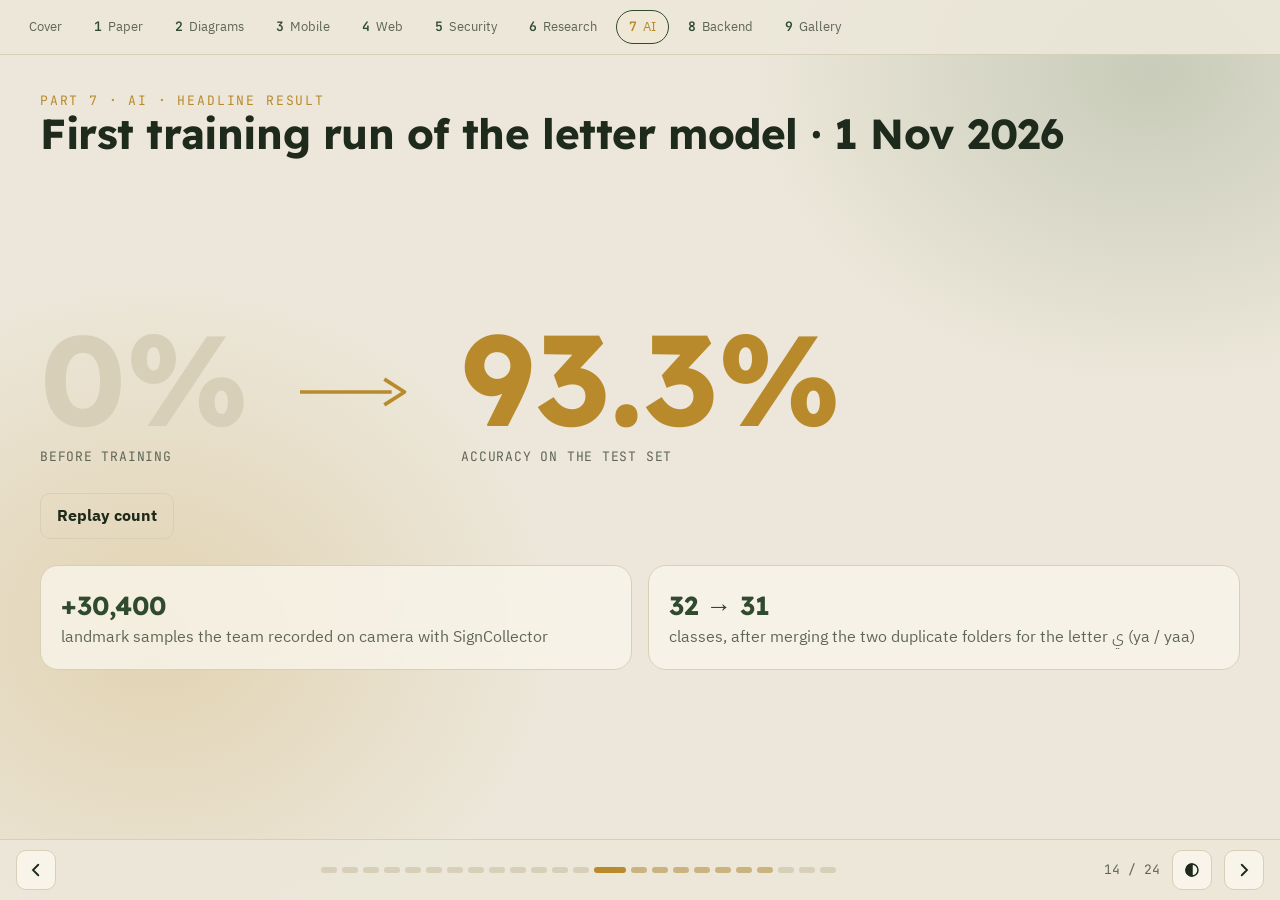
==== ai.html @ ec447b27 "Split deck into one page per part and add Backend section - index.html now holds only the cover; eac" ====
<!doctype html>
<html lang="en">
<head>
<meta charset="utf-8">
<meta name="viewport" content="width=device-width,initial-scale=1,viewport-fit=cover">
<title>AI · Eshara Progress Review</title>
<script>try{const t=localStorage.getItem('eshara-theme');if(t)document.documentElement.dataset.theme=t;}catch(e){}</script>
<link rel="preconnect" href="https://fonts.googleapis.com">
<link rel="stylesheet" href="https://fonts.googleapis.com/css2?family=Readex+Pro:wght@400;500;600;700&family=IBM+Plex+Sans+Arabic:wght@400;500;600;700&family=JetBrains+Mono:wght@400;600&display=swap">
<link rel="stylesheet" href="css/style.css">
</head>
<body data-part="7">
<div class="deck">
  <nav class="parts" id="parts" aria-label="Parts"></nav>
  <main class="stage" id="stage">

<section class="slide" data-part="7" aria-label="AI: headline result">
  <div class="wrap">
    <div><p class="eyebrow ai">Part 7 · AI · headline result</p><h2>First training run of the letter model · 1 Nov 2026</h2></div>
    <div style="flex:1;display:flex;flex-direction:column;justify-content:center;gap:26px">
      <div class="big-row">
        <div><div class="bignum before">0%</div><div class="bcap">Before training</div></div>
        <svg width="110" height="40" viewBox="0 0 120 40" aria-hidden="true"><path d="M0 20 H100" style="stroke:var(--amber)" stroke-width="4" fill="none"/><path d="M92 6 L114 20 L92 34" style="stroke:var(--amber)" stroke-width="4" fill="none" stroke-linejoin="round"/></svg>
        <div><div class="bignum after" id="counter">93.3%</div><div class="bcap">Accuracy on the test set</div></div>
      </div>
      <div class="no-print"><button class="btn ghost" id="replay">Replay count</button></div>
      <div class="g2">
        <div class="panel"><b style="font-family:var(--display);font-size:26px;color:var(--teal);display:block">+30,400</b><p class="muted">landmark samples the team recorded on camera with SignCollector</p></div>
        <div class="panel"><b style="font-family:var(--display);font-size:26px;color:var(--teal);display:block">32 → 31</b><p class="muted">classes, after merging the two duplicate folders for the letter ي (ya / yaa)</p></div>
      </div>
    </div>
  </div>
</section>

<section class="slide" data-part="7" aria-label="AI: dashboard">
  <div class="wrap">
    <div class="head"><div><p class="eyebrow ai">Part 7 · AI · dashboard</p><h2>Letter model at a glance</h2></div><p class="hint">Click a tile or a chart</p></div>
    <div class="kpis" id="kpis">
      <button class="kpi hl" data-info="Best validation accuracy during training, on the 15% validation split."><div class="klabel">Validation accuracy</div><div class="kval">92.9%</div></button>
      <button class="kpi" data-info="Arabic letters after merging the two ي classes."><div class="klabel">Classes</div><div class="kval">31</div></button>
      <button class="kpi" data-info="A full run on a regular CPU; no GPU needed."><div class="klabel">Training time</div><div class="kval">10–15 min</div></button>
      <button class="kpi" data-info="Estimated share of usable training data that came from the team rather than ArASL."><div class="klabel">Team share of data</div><div class="kval">≈68%</div></button>
    </div>
    <p class="muted" id="kinfo" aria-live="polite" style="font-size:14px">Best validation accuracy during training, on the 15% validation split.</p>
    <div class="dash">
      <div class="panel">
        <div class="ptl"><h3>Data sources</h3><div class="filters no-print" role="group" aria-label="Bar mode"><button class="chip" aria-pressed="true" data-mode="count">Samples</button><button class="chip" aria-pressed="false" data-mode="share">Share of usable</button></div></div>
        <div class="bars" id="srcBars"></div>
        <p class="muted" style="font-size:12px;margin-top:12px">Usable ArASL is an estimate: MediaPipe found a hand in about 26% of a 150-image sample.</p>
      </div>
      <div class="panel"><div class="ptl"><h3>Data split</h3></div>
        <div class="donut-wrap"><svg viewBox="0 0 160 160" id="donut" role="img" aria-label="Train 75%, validation 15%, test 10%"></svg><div class="legend" id="legend"></div></div></div>
      <div class="panel acc"><div class="ptl"><h3>Accuracy</h3><span class="tag warn">Nov 1 run</span></div>
        <svg viewBox="0 0 300 150" id="accChart" role="img" aria-label="Validation 92.9%, test 93.3%"></svg></div>
    </div>
  </div>
</section>

<section class="slide" data-part="7" aria-label="AI: how it works">
  <div class="wrap">
    <div><p class="eyebrow ai">Part 7 · AI · pipeline</p><h2>From a hand on camera to a letter</h2></div>
    <div class="pipe" id="pipe"></div>
    <div class="how-body">
      <div class="panel handbox" style="max-width:none"><svg id="hand2" viewBox="0 100 580 600" role="img" aria-label="Hand landmarks linked to the input vector"></svg><div class="lm-label" id="lmLabel2">Tap a point to see its 3 numbers</div></div>
      <div class="panel">
        <h3 id="stageTitle">Stage</h3>
        <p class="muted" id="stageText" style="min-height:66px"></p>
        <div class="vec" id="vec" aria-label="126-number input vector"></div>
        <div class="vec-legend"><span>Top 3 rows: hand 1 (x, y, z)</span><span>Bottom 3 rows: hand 2</span><span>21 × 3 × 2 = <b class="mono" style="color:var(--fg)">126</b></span></div>
      </div>
    </div>
  </div>
</section>

<section class="slide" data-part="7" aria-label="AI: architecture">
  <div class="wrap">
    <div><p class="eyebrow ai">Part 7 · AI · architecture</p><h2>A small MLP that trains on a CPU</h2></div>
    <div class="arch">
      <div class="panel net">
        <div class="ptl"><h3 id="layerTitle">LetterClassifierMLP</h3><button class="btn no-print" id="fwd">Run a forward pass</button></div>
        <svg id="net" viewBox="0 0 640 340" role="img" aria-label="Layers of 126, 512, 256, 128 and 31"></svg>
        <p class="muted" id="layerText" style="min-height:44px">Hover or tap a layer. The diagram shows a sample of neurons, not all of them.</p>
      </div>
      <div class="panel">
        <h3>Training setup</h3>
        <div class="fact"><span>Input</span><b>126 numbers</b></div>
        <div class="fact"><span>Hidden layers</span><b>512 → 256 → 128</b></div>
        <div class="fact"><span>Per layer</span><b>GELU · BatchNorm · Dropout</b></div>
        <div class="fact"><span>Output</span><b>31 letters</b></div>
        <div class="fact"><span>Split</span><b>75 / 15 / 10</b></div>
        <div class="fact"><span>Epochs</span><b>up to 60, stop after 12 flat</b></div>
        <div class="fact"><span>Saved as</span><b>best_letter_model.pt</b></div>
      </div>
    </div>
  </div>
</section>

<section class="slide" data-part="7" aria-label="AI: data">
  <div class="wrap">
    <div><p class="eyebrow ai">Part 7 · AI · data</p><h2>Two sources across 31 letters</h2></div>
    <div class="g2">
      <div class="panel" style="display:flex;flex-direction:column;gap:10px">
        <span class="tag warn" style="align-self:flex-start">Team samples · Supabase</span>
        <div class="srcnum" style="color:var(--amber)">30,400</div>
        <p>samples from <b>608 rounds</b> of 50, recorded on camera with SignCollector</p>
        <p class="muted">Each sample is an <code>.npy</code> file of 126 numbers. Target: 100 samples per letter per member.</p>
      </div>
      <div class="panel" style="display:flex;flex-direction:column;gap:10px">
        <span class="tag" style="align-self:flex-start">ArASL · Kaggle</span>
        <div class="srcnum">54,049</div>
        <p>JPG images at 64×64 pixels</p>
        <div class="bars" id="funnel"></div>
        <button class="btn ghost no-print" id="funnelBtn" style="align-self:flex-start">Show what MediaPipe keeps</button>
      </div>
    </div>
    <div class="note"><span>More than half of the data that reached training came from team samples. The <code>Dataset_Ready</code> folder (67,759 images) was not used: it is a resized, re-split copy of the same ArASL images.</span></div>
  </div>
</section>

<section class="slide" data-part="7" aria-label="AI: training workflow">
  <div class="wrap">
    <div class="head"><div><p class="eyebrow ai">Part 7 · AI · workflow</p><h2>From collection to a trained model in 9 steps</h2></div>
      <div class="stack"><span class="tag">MediaPipe</span><span class="tag">PyTorch</span><span class="tag">OpenCV</span><span class="tag">Supabase</span><span class="tag">FastAPI</span><span class="tag">Tkinter</span><span class="tag">PyInstaller</span></div></div>
    <div class="steps no-print" id="steps"></div>
    <div class="panel step-detail" id="stepDetail" aria-live="polite"></div>
    <div class="no-print" style="display:flex;gap:10px"><button class="btn ghost" id="stepPrev">Previous step</button><button class="btn" id="stepNext">Next step</button></div>
  </div>
</section>

<section class="slide" data-part="7" aria-label="AI: problems and fixes">
  <div class="wrap">
    <div class="head"><div><p class="eyebrow ai">Part 7 · AI · problems and fixes</p><h2>What broke and how we fixed it</h2></div><button class="btn ghost no-print" id="openAll">Show all fixes</button></div>
    <div class="probs" id="probs"></div>
  </div>
</section>

<section class="slide" data-part="7" aria-label="AI: next steps">
  <div class="wrap">
    <div><p class="eyebrow ai">Part 7 · AI · next steps</p><h2>What we do next</h2></div>
    <div class="g2">
      <div class="todo" id="todo">
        <div style="display:flex;justify-content:space-between;gap:12px;align-items:center"><h3>Action items</h3><span class="mono muted" id="todoCount">0 / 5</span></div>
        <div class="progress"><div id="todoBar"></div></div>
      </div>
      <div style="display:flex;flex-direction:column;gap:16px">
        <div class="caveat"><b>Read 93.3% with care</b><p>The test set comes from the same people who collected the data. Accuracy may be lower with new signers or different lighting, so the next real test is a live session with people who never took part.</p></div>
        <div class="panel"><h3>Toward words</h3><p class="muted" style="margin-top:6px;font-size:14px">The plan’s next model recognizes words from 30-frame sequences with a Transformer on landmarks, the approach of paper 2.</p></div>
      </div>
    </div>
  </div>
</section>

  </main>
  <nav class="rail" aria-label="Slides">
    <button class="navbtn" id="prev" aria-label="Previous slide"><svg width="18" height="18" viewBox="0 0 24 24" fill="none" stroke="currentColor" stroke-width="2.5" stroke-linecap="round"><path d="M15 5l-7 7 7 7"/></svg></button>
    <div class="dots" id="dots"></div>
    <span class="count" id="count">1 / 1</span>
    <button class="navbtn" id="theme" aria-label="Switch light or dark theme" title="Light / dark"><svg width="18" height="18" viewBox="0 0 24 24" fill="none" stroke="currentColor" stroke-width="2"><circle cx="12" cy="12" r="8"/><path d="M12 4a8 8 0 0 0 0 16z" fill="currentColor"/></svg></button>
    <button class="navbtn" id="next" aria-label="Next slide"><svg width="18" height="18" viewBox="0 0 24 24" fill="none" stroke="currentColor" stroke-width="2.5" stroke-linecap="round"><path d="M9 5l7 7-7 7"/></svg></button>
  </nav>
</div>
<div class="lightbox" id="lb" hidden role="dialog" aria-modal="true" aria-label="Screen preview">
  <img id="lbImg" alt="">
  <div class="lbbar"><span class="mono muted" id="lbCap"></span><button class="btn" id="lbClose">Close</button></div>
</div>


<script src="js/core.js"></script>
<script src="js/hand.js"></script>
<script src="js/ai.js"></script>
</body>
</html>
---- css/style.css ----
/* Colors and type follow the Eshara app theme (olive, gold, cream; dark mode near-black with gold). Layout: a deck of full-screen stages one HTML page per part (index.html is the cover); part tabs on top, control rail below. Landmark-dot motif from MediaPipe's 21 hand points. Light and dark follow the viewer setting; prints one slide per page. */
:root{
  --ink:#ECE7DA; --panel:#F8F4EA; --panel-2:#EFE8D6; --line:#D8CFB8;
  --fg:#1E2A1C; --muted:#5F6656; --teal:#2F4A2E; --teal-deep:#4A6A45; --slate:#B5AC95;
  --amber:#B88A2C; --rose:#C2412F; --paper:#FFFDF7;
  --cta:#2F4A2E; --cta-fg:#F8F4EA; --glow1:rgba(201,164,84,.30); --glow2:rgba(74,106,69,.22);
  --display:"Readex Pro","Trebuchet MS",sans-serif;
  --body:"IBM Plex Sans Arabic","Segoe UI",Arial,sans-serif;
  --mono:"JetBrains Mono","Courier New",monospace;
  color-scheme:light;
}
@media (prefers-color-scheme: dark){:root:not([data-theme="light"]){
  --ink:#0E0E0C; --panel:#181815; --panel-2:#211F1A; --line:#34322A;
  --fg:#F2EEE3; --muted:#A9A391; --teal:#A9C29A; --teal-deep:#6F8C63; --slate:#4A473C;
  --amber:#D9B865; --rose:#F0806F; --paper:#F6F1E4;
  --cta:#D9B865; --cta-fg:#15140F; --glow1:rgba(160,132,62,.30); --glow2:rgba(70,92,58,.28); color-scheme:dark}}
:root[data-theme="dark"]{
  --ink:#0E0E0C; --panel:#181815; --panel-2:#211F1A; --line:#34322A;
  --fg:#F2EEE3; --muted:#A9A391; --teal:#A9C29A; --teal-deep:#6F8C63; --slate:#4A473C;
  --amber:#D9B865; --rose:#F0806F; --paper:#F6F1E4;
  --cta:#D9B865; --cta-fg:#15140F; --glow1:rgba(160,132,62,.30); --glow2:rgba(70,92,58,.28); color-scheme:dark}
html,body{height:100%;margin:0;padding:0}
body{background:var(--ink);color:var(--fg);font-family:var(--body);font-size:16px;line-height:1.5;overflow:hidden}
*{box-sizing:border-box}
[hidden]{display:none!important}
button{font:inherit;color:inherit;cursor:pointer}
:focus-visible{outline:2px solid var(--amber);outline-offset:3px;border-radius:6px}
img{max-width:100%}

.deck{position:relative;height:100%;display:flex;flex-direction:column;background:radial-gradient(ellipse 45% 55% at 12% 70%,var(--glow1),transparent 70%),radial-gradient(ellipse 45% 50% at 90% 8%,var(--glow2),transparent 70%),var(--ink)}
.parts{display:flex;gap:6px;overflow-x:auto;scrollbar-width:none;border-bottom:1px solid var(--line);background:color-mix(in srgb,var(--ink) 88%,transparent);
  padding-block:10px;padding-left:max(16px,env(safe-area-inset-left,0px));padding-right:max(16px,env(safe-area-inset-right,0px))}
.parts::-webkit-scrollbar{display:none}
.part{flex:none;border:1px solid transparent;background:none;border-radius:999px;padding:6px 12px;font-size:13px;color:var(--muted);white-space:nowrap}
.part b{font-family:var(--mono);font-weight:600;margin-right:6px;color:var(--teal)}
.part:hover{border-color:var(--line)}
.part.on{background:var(--panel-2);border-color:var(--teal);color:var(--fg)}
.part.ai{color:var(--amber)}
.part.ai b{color:var(--amber)}
.stage{flex:1;position:relative;min-height:0}
.slide{position:absolute;inset:0;overflow-y:auto;overflow-x:hidden;
  padding-block:clamp(22px,4vh,52px) 32px;
  padding-left:max(16px,env(safe-area-inset-left,0px));padding-right:max(16px,env(safe-area-inset-right,0px));
  opacity:0;visibility:hidden;transform:translateY(10px);transition:opacity .4s ease,transform .4s ease,visibility 0s linear .4s}
.slide.on{opacity:1;visibility:visible;transform:none;transition:opacity .4s ease,transform .4s ease}
.wrap{max-width:1200px;margin-inline:auto;display:flex;flex-direction:column;gap:clamp(16px,2.6vh,28px);min-height:100%}
.eyebrow{font-family:var(--mono);font-size:13px;letter-spacing:.14em;text-transform:uppercase;color:var(--teal)}
.eyebrow.ai{color:var(--amber)}
h1,h2,h3{margin:0;text-wrap:balance}
h1{font-family:var(--display);font-weight:800;font-size:clamp(40px,7vw,96px);line-height:1;letter-spacing:-.02em}
h2{font-family:var(--display);font-weight:700;font-size:clamp(24px,3.3vw,42px);line-height:1.12;letter-spacing:-.01em}
h3{font-weight:700;font-size:18px}
p{margin:0}
.lede{color:var(--muted);font-size:clamp(16px,1.5vw,19px);max-width:66ch}
.muted{color:var(--muted)}
.mono{font-family:var(--mono)}
.panel{background:color-mix(in srgb,var(--panel) 82%,transparent);border:1px solid var(--line);border-radius:18px;padding:20px;min-width:0;backdrop-filter:blur(14px);-webkit-backdrop-filter:blur(14px)}
.head{display:flex;justify-content:space-between;align-items:end;gap:16px;flex-wrap:wrap}
.hint{font-family:var(--mono);font-size:12px;color:var(--muted);display:flex;gap:8px;align-items:center}
.hint::before{content:"";width:8px;height:8px;border-radius:50%;background:var(--amber);box-shadow:0 0 0 4px color-mix(in srgb,var(--amber) 18%,transparent);flex:none}
.chip{display:inline-flex;align-items:center;gap:6px;border:1px solid var(--line);background:transparent;border-radius:999px;padding:6px 12px;font-size:13px;color:var(--muted);transition:background .2s,color .2s,border-color .2s}
.chip[aria-pressed="true"]{background:var(--cta);color:var(--cta-fg);border-color:var(--cta);font-weight:700}
.chip:hover{border-color:var(--teal)}
.filters{display:flex;gap:8px;flex-wrap:wrap}
.tag{display:inline-block;font-family:var(--mono);font-size:11px;letter-spacing:.06em;text-transform:uppercase;padding:3px 8px;border-radius:999px;background:color-mix(in srgb,var(--teal) 14%,transparent);color:var(--teal);white-space:nowrap}
.tag.warn{background:color-mix(in srgb,var(--amber) 16%,transparent);color:var(--amber)}
.tag.off{background:color-mix(in srgb,var(--rose) 14%,transparent);color:var(--rose)}
.btn{background:var(--cta);color:var(--cta-fg);border:0;border-radius:10px;padding:10px 16px;font-weight:700}
.btn.ghost{background:transparent;color:var(--fg);border:1px solid var(--line)}
.btn:hover{filter:brightness(1.08)}
.btn:disabled{opacity:.4;cursor:default}
code{font-family:var(--mono);font-size:.88em;background:var(--ink);border:1px solid var(--line);padding:1px 6px;border-radius:6px;color:var(--teal);overflow-wrap:anywhere}
.g2{display:grid;grid-template-columns:1fr 1fr;gap:16px}
.g3{display:grid;grid-template-columns:repeat(3,1fr);gap:14px}
.g4{display:grid;grid-template-columns:repeat(4,1fr);gap:14px}
.g2>*,.g3>*,.g4>*{min-width:0}
@media (max-width:900px){.g3,.g4{grid-template-columns:repeat(2,1fr)}}
@media (max-width:700px){.g2,.g3,.g4{grid-template-columns:1fr}}
.shot{border-radius:12px;border:1px solid var(--line);display:block;width:100%;height:auto;background:var(--paper);cursor:zoom-in}
.cap{font-family:var(--mono);font-size:12px;color:var(--muted);margin-top:6px}

/* rail */
.rail{display:flex;align-items:center;gap:12px;border-top:1px solid var(--line);background:color-mix(in srgb,var(--ink) 88%,transparent);
  padding-block:10px calc(10px + env(safe-area-inset-bottom,0px));
  padding-left:max(16px,env(safe-area-inset-left,0px));padding-right:max(16px,env(safe-area-inset-right,0px))}
.navbtn{width:40px;height:40px;border-radius:10px;border:1px solid var(--line);background:var(--panel);display:grid;place-items:center;flex:none}
.navbtn:hover{border-color:var(--teal)}
.navbtn:disabled{opacity:.35;cursor:default}
.dots{flex:1;display:flex;gap:5px;align-items:center;justify-content:center;min-width:0;flex-wrap:wrap}
.dot{width:16px;height:6px;border-radius:3px;border:0;background:var(--line);padding:0;transition:background .25s,width .25s}
.dot.on{background:var(--teal);width:32px}
.dot.ai{background:color-mix(in srgb,var(--amber) 40%,var(--line))}
.dot.ai.on{background:var(--amber)}
.count{font-family:var(--mono);font-size:13px;color:var(--muted);min-width:60px;text-align:right}
@media (max-width:640px){.dot{width:8px}.dot.on{width:18px}}

/* cover */
.cover{display:grid;grid-template-columns:1.2fr .8fr;gap:32px;align-items:center;flex:1}
.cover>*{min-width:0}
@media (max-width:860px){.cover{grid-template-columns:1fr}}
.people{display:flex;gap:12px;flex-wrap:wrap}
.person{border:1px solid var(--line);background:var(--panel);border-radius:12px;padding:12px 16px}
.person span{display:block;font-family:var(--mono);font-size:11px;letter-spacing:.08em;text-transform:uppercase;color:var(--teal)}
.person b{font-size:17px}
.agenda{display:grid;grid-template-columns:repeat(2,1fr);gap:8px}
.agenda a{color:inherit;text-decoration:none;display:flex;gap:12px;align-items:baseline;text-align:left;background:var(--panel);border:1px solid var(--line);border-radius:12px;padding:12px 14px;transition:border-color .2s}
.agenda a:hover{border-color:var(--teal)}
.agenda b{font-family:var(--mono);color:var(--teal)}
.agenda .ai{border-color:color-mix(in srgb,var(--amber) 50%,transparent)}
.agenda .ai b{color:var(--amber)}
.handbox{position:relative;max-width:400px;width:100%;margin-inline:auto;padding-bottom:44px}
.handbox svg{width:100%;height:auto;display:block}
.lm{cursor:pointer}
.lm-label{position:absolute;left:50%;bottom:0;transform:translateX(-50%);font-family:var(--mono);font-size:13px;background:var(--panel-2);border:1px solid var(--line);padding:6px 12px;border-radius:8px;white-space:nowrap}

/* paper */
.paper{background:var(--paper);color:#13262B;border-radius:16px;padding:clamp(20px,3vw,40px);display:grid;grid-template-columns:1fr 1fr;gap:28px}
.paper>*{min-width:0}
@media (max-width:820px){.paper{grid-template-columns:1fr}}
.paper .ptitle{grid-column:1/-1;border-bottom:1px solid #C9D6D2;padding-bottom:18px;display:flex;flex-direction:column;gap:8px}
.paper .ptitle h2{font-family:var(--display);font-size:clamp(20px,2.4vw,30px);color:#0A1D22}
.paper .auth{font-size:14px;color:#3E5A60}
.paper h4{margin:0 0 6px;font-family:var(--mono);font-size:12px;letter-spacing:.1em;text-transform:uppercase;color:#1E7F75}
.paper p{font-size:15px;line-height:1.6;text-align:justify;hyphens:auto}
.kw{display:flex;gap:6px;flex-wrap:wrap;margin-top:10px}
.kw span{font-size:12px;border:1px solid #B9CBC6;border-radius:999px;padding:3px 9px;color:#2D4A50}
.col3{display:grid;grid-template-columns:repeat(3,1fr);gap:14px}
@media (max-width:860px){.col3{grid-template-columns:1fr}}
.col3 .panel ul{margin:8px 0 0;padding-left:18px;color:var(--muted)}
.col3 .panel li{margin:6px 0}
.col3 .num{font-family:var(--display);font-size:34px;font-weight:800;color:var(--teal);line-height:1}

/* diagrams */
.dview{background:#fff;border-radius:14px;border:1px solid var(--line);position:relative;overflow:hidden;height:clamp(320px,58vh,640px);cursor:grab;touch-action:none}
.dview.grab{cursor:grabbing}
.dview img{position:absolute;left:0;top:0;transform-origin:0 0;max-width:none;user-select:none;-webkit-user-drag:none}
.zoombar{position:absolute;right:12px;top:12px;display:flex;gap:6px;z-index:2}
.zoombar button{width:36px;height:36px;border-radius:8px;border:1px solid #c9d6d2;background:#fff;color:#0A1D22;font-weight:700}
.dtabs{display:flex;gap:6px;flex-wrap:wrap}
.d4grid{display:grid;grid-template-columns:1.5fr .5fr;gap:16px}
.d4grid>*{min-width:0}
@media (max-width:900px){.d4grid{grid-template-columns:1fr}}
.callouts{display:flex;flex-direction:column;gap:10px}
.callout{background:var(--panel);border:1px solid var(--line);border-radius:12px;padding:12px 14px;text-align:left;display:flex;flex-direction:column;gap:4px}
.callout b{font-size:15px}
.callout span{font-size:13px;color:var(--muted)}
.callout:hover,.callout.on{border-color:var(--amber)}
.legend-mini{display:flex;gap:14px;flex-wrap:wrap;font-size:12px;color:var(--muted)}

/* mobile */
.journey{display:flex;align-items:center;gap:8px;flex-wrap:wrap}
.jstep{background:var(--panel);border:1px solid var(--teal);border-radius:10px;padding:8px 14px;font-weight:700;font-size:14px}
.jarrow{color:var(--teal);font-family:var(--mono)}
.soon{border-style:dashed;border-color:var(--line);color:var(--muted);font-weight:500}
.done h3{display:flex;gap:10px;align-items:center}
.done ul{margin:8px 0 0;padding-left:18px;color:var(--muted);font-size:14px}
.done li{margin:5px 0}
.quality{display:flex;gap:16px;align-items:center;flex-wrap:wrap}
.quality .big{font-family:var(--display);font-weight:800;font-size:44px;color:var(--teal);line-height:1}
.sim{display:grid;grid-template-columns:1fr 1fr;gap:16px}
.sim>*{min-width:0}
@media (max-width:820px){.sim{grid-template-columns:1fr}}
.phone{background:var(--ink);border:1px solid var(--line);border-radius:24px;padding:18px;display:flex;flex-direction:column;gap:12px}
.cam{height:150px;border-radius:14px;background:radial-gradient(circle at 50% 45%,#3d4a33,#141410);display:grid;place-items:center;position:relative;overflow:hidden}
.cam .sign{font-size:64px;font-weight:700;color:#F2EEE3;transition:opacity .2s}
.cam .live{position:absolute;left:10px;top:10px;font-family:var(--mono);font-size:11px;color:var(--rose)}
.cam .conf{position:absolute;right:10px;top:10px;font-family:var(--mono);font-size:12px;background:rgba(0,0,0,.45);padding:2px 8px;border-radius:6px}
.textbox{min-height:54px;border-radius:12px;background:var(--panel);border:1px solid var(--line);padding:12px 14px;font-size:26px;direction:rtl;text-align:right;font-family:"IBM Plex Sans Arabic",Tahoma,sans-serif;letter-spacing:.04em}
.textbox:empty::before{content:"النص هنا";color:var(--line)}
.ask{display:flex;gap:8px;align-items:center;justify-content:space-between;background:color-mix(in srgb,var(--amber) 12%,transparent);border:1px solid color-mix(in srgb,var(--amber) 45%,transparent);border-radius:12px;padding:10px 12px;font-size:14px}
.tools-row{display:flex;gap:8px}
.tools-row button{flex:1;background:var(--panel);border:1px solid var(--line);border-radius:10px;padding:8px;font-size:13px}
input[type=range]{width:100%;accent-color:var(--amber)}
.zones{display:grid;grid-template-columns:50fr 30fr 20fr;height:10px;border-radius:5px;overflow:hidden;margin-top:6px}
.zones div:nth-child(1){background:var(--line)}.zones div:nth-child(2){background:var(--amber)}.zones div:nth-child(3){background:var(--teal)}
.zl{display:grid;grid-template-columns:50fr 30fr 20fr;font-family:var(--mono);font-size:11px;color:var(--muted);margin-top:4px}
.rule{display:flex;gap:12px;align-items:flex-start;padding:10px 0;border-bottom:1px solid var(--line)}
.rule:last-child{border-bottom:0}
.rule b{display:block;font-size:15px}
.rule span{font-size:13px;color:var(--muted)}
.rule i{font-style:normal;font-family:var(--mono);color:var(--teal);font-size:13px;min-width:26px}

/* web */
.secs{display:grid;grid-template-columns:repeat(3,1fr);gap:10px}
@media (max-width:820px){.secs{grid-template-columns:1fr 1fr}}
.secbtn{background:var(--panel);border:1px solid var(--line);border-radius:12px;padding:12px;text-align:left;display:flex;flex-direction:column;gap:6px}
.secbtn[aria-pressed="true"]{border-color:var(--teal);background:var(--panel-2)}
.secbtn b{font-size:14px}
.webgrid{display:grid;grid-template-columns:.9fr 1.1fr;gap:16px}
.webgrid>*{min-width:0}
@media (max-width:900px){.webgrid{grid-template-columns:1fr}}
.states{display:flex;gap:6px;flex-wrap:wrap}


/* security */
.secgrid{display:grid;grid-template-columns:1fr 1fr;gap:16px}
.secgrid>*{min-width:0}
@media (max-width:820px){.secgrid{grid-template-columns:1fr}}
.scsteps{margin:14px 0 0;padding:0;list-style:none;counter-reset:st;display:flex;flex-direction:column;gap:8px}
.scsteps li{counter-increment:st;display:grid;grid-template-columns:30px 1fr;gap:10px;align-items:start;font-size:14px}
.scsteps li::before{content:counter(st);width:26px;height:26px;border-radius:50%;display:grid;place-items:center;font-family:var(--mono);font-size:12px;font-weight:600;background:var(--ink);border:1px solid var(--teal);color:var(--teal)}
.tm{display:grid;grid-template-columns:1fr 1fr;gap:0;border:1px solid var(--line);border-radius:14px;overflow:hidden}
@media (max-width:520px){.tm{grid-template-columns:1fr}}
.tm>div{padding:16px;display:flex;flex-direction:column;gap:6px;min-width:0}
.tm-threat{background:color-mix(in srgb,var(--rose) 8%,transparent)}
.tm-fix{background:color-mix(in srgb,var(--teal) 8%,transparent);border-left:1px solid var(--line)}
.tm b{font-size:15px}
.tm span:not(.lbl){font-size:13px;color:var(--muted)}
.lbl{font-family:var(--mono);font-size:11px;letter-spacing:.08em;text-transform:uppercase}
.lbl.c{color:var(--rose)}.lbl.f{color:var(--teal)}
.sectrack{display:grid;grid-template-columns:120px 1fr;gap:12px;padding:10px 0;border-bottom:1px solid var(--line);font-size:14px}
.sectrack:last-child{border-bottom:0}
.sectrack b{color:var(--teal);font-family:var(--mono);font-size:12px;letter-spacing:.06em;text-transform:uppercase}
.sectrack span{color:var(--muted)}
/* tables */
.tablebox{overflow-x:auto;border:1px solid var(--line);border-radius:14px}
table{border-collapse:collapse;width:100%;min-width:720px;font-size:14px}
th,td{text-align:left;padding:10px 14px;border-bottom:1px solid var(--line);vertical-align:top}
th{font-family:var(--mono);font-size:11px;letter-spacing:.08em;text-transform:uppercase;color:var(--muted);background:var(--panel)}
tr.paperrow{cursor:pointer}
tr.paperrow:hover td{background:var(--panel)}
tr.paperrow td:first-child{font-family:var(--mono);color:var(--teal)}
tr.detail td{background:var(--panel-2);color:var(--muted)}
tr.detail b{color:var(--fg)}
.pill-part{display:inline-block;font-size:11px;font-family:var(--mono);padding:2px 7px;border-radius:999px;border:1px solid var(--line);margin:2px 4px 2px 0;color:var(--muted);white-space:nowrap}
td.yes{color:var(--teal);font-weight:700}
td.no{color:var(--muted)}
td.partial{color:var(--amber)}
tr.us td{background:color-mix(in srgb,var(--teal) 8%,transparent)}
tr.us td:first-child{color:var(--amber);font-weight:700}

/* AI */
.big-row{display:flex;align-items:center;gap:clamp(16px,4vw,56px);flex-wrap:wrap}
.bignum{font-family:var(--display);font-weight:800;font-size:clamp(60px,10vw,150px);line-height:.95;font-variant-numeric:tabular-nums}
.bignum.before{color:var(--line)}
.bignum.after{color:var(--amber)}
.bcap{font-family:var(--mono);font-size:13px;color:var(--muted);margin-top:8px;letter-spacing:.06em;text-transform:uppercase}
.kpis{display:grid;grid-template-columns:repeat(4,1fr);gap:14px}
@media (max-width:900px){.kpis{grid-template-columns:repeat(2,1fr)}}
.kpi{background:var(--panel);border:1px solid var(--line);border-radius:14px;padding:16px 18px;text-align:left;transition:border-color .2s,transform .2s}
.kpi:hover{border-color:var(--amber);transform:translateY(-2px)}
.kpi.hl{background:var(--cta);color:var(--cta-fg);border-color:var(--cta)}
.kpi.hl .klabel{color:var(--cta-fg)}
.klabel{font-size:13px;color:var(--muted)}
.kval{font-family:var(--display);font-weight:700;font-size:clamp(24px,2.8vw,36px);line-height:1.15;font-variant-numeric:tabular-nums}
.dash{display:grid;grid-template-columns:1.4fr 1fr 1fr;gap:14px}
.dash>*{min-width:0}
@media (max-width:980px){.dash{grid-template-columns:1fr}}
.ptl{display:flex;justify-content:space-between;align-items:center;gap:10px;flex-wrap:wrap;margin-bottom:14px}
.bars{display:flex;flex-direction:column;gap:14px}
.bar-row{display:grid;gap:6px}
.bar-top{display:flex;justify-content:space-between;gap:12px;font-size:14px}
.bar-top b{font-family:var(--mono);font-weight:600;font-variant-numeric:tabular-nums}
.track{height:14px;border-radius:7px;background:var(--ink);overflow:hidden}
.fill{height:100%;border-radius:7px;width:0;transition:width .8s cubic-bezier(.2,.8,.2,1)}
.donut-wrap{display:flex;gap:18px;align-items:center;flex-wrap:wrap}
.donut-wrap svg{width:150px;height:150px;flex:none}
.seg{cursor:pointer;transition:stroke-width .2s,opacity .2s}
.legend{display:flex;flex-direction:column;gap:8px;min-width:0}
.legend button{display:flex;gap:10px;align-items:center;background:none;border:0;padding:4px 6px;border-radius:8px;text-align:left}
.legend button:hover,.legend button.on{background:var(--panel-2)}
.sw{width:12px;height:12px;border-radius:3px;flex:none}
.acc svg{width:100%;height:auto;display:block}
.pipe{display:grid;grid-template-columns:repeat(5,1fr);gap:10px}
@media (max-width:820px){.pipe{grid-template-columns:repeat(2,1fr)}}
.stagebtn{background:var(--panel);border:1px solid var(--line);border-radius:14px;padding:14px;text-align:left;display:flex;flex-direction:column;gap:6px;position:relative}
.stagebtn .n{font-family:var(--mono);font-size:12px;color:var(--amber)}
.stagebtn b{font-size:16px}
.stagebtn span{font-size:13px;color:var(--muted)}
.stagebtn[aria-pressed="true"]{border-color:var(--amber);background:var(--panel-2)}
.how-body{display:grid;grid-template-columns:.8fr 1.2fr;gap:16px}
.how-body>*{min-width:0}
@media (max-width:820px){.how-body{grid-template-columns:1fr}}
.vec{display:grid;grid-template-columns:repeat(21,1fr);gap:3px;margin-top:12px}
.cell{aspect-ratio:1;border-radius:3px;background:var(--ink);border:1px solid var(--line);transition:background .2s}
.cell.l{background:color-mix(in srgb,var(--teal) 25%,transparent)}
.cell.on{background:var(--amber);border-color:var(--amber)}
.vec-legend{display:flex;gap:16px;flex-wrap:wrap;font-size:13px;color:var(--muted);margin-top:10px}
.arch{display:grid;grid-template-columns:1.3fr .7fr;gap:16px}
.arch>*{min-width:0}
@media (max-width:900px){.arch{grid-template-columns:1fr}}
.net svg{width:100%;height:auto;display:block}
.layer{cursor:pointer}
.fact{display:flex;justify-content:space-between;gap:12px;padding:9px 0;border-bottom:1px solid var(--line);font-size:15px}
.fact:last-child{border-bottom:0}
.fact b{font-family:var(--mono);font-weight:600;text-align:right}
.srcnum{font-family:var(--display);font-weight:800;font-size:clamp(40px,5vw,60px);line-height:1;font-variant-numeric:tabular-nums}
.note{display:flex;gap:12px;align-items:flex-start;border-left:3px solid var(--amber);padding:6px 0 6px 14px;color:var(--muted);max-width:86ch}
.steps{display:grid;grid-template-columns:repeat(9,1fr);gap:6px}
@media (max-width:900px){.steps{grid-template-columns:repeat(3,1fr)}}
.stepbtn{background:var(--panel);border:1px solid var(--line);border-radius:12px;padding:12px 8px;display:flex;flex-direction:column;align-items:center;gap:6px;font-size:12px;color:var(--muted);text-align:center;min-width:0}
.stepbtn .sn{width:34px;height:34px;border-radius:50%;display:grid;place-items:center;font-family:var(--mono);font-weight:600;font-size:14px;background:var(--ink);border:1px solid var(--line);color:var(--fg)}
.stepbtn[aria-pressed="true"]{border-color:var(--amber);color:var(--fg)}
.stepbtn[aria-pressed="true"] .sn{background:var(--cta);color:var(--cta-fg);border-color:var(--cta)}
.step-detail{display:grid;grid-template-columns:auto 1fr;gap:20px;align-items:start}
.step-detail .bign{font-family:var(--display);font-weight:800;font-size:60px;line-height:1;color:var(--amber)}
.step-detail ul{margin:8px 0 0;padding-left:18px;color:var(--muted)}
.step-detail li{margin:4px 0}
.stack{display:flex;gap:8px;flex-wrap:wrap}
.probs{display:grid;grid-template-columns:repeat(auto-fit,minmax(250px,1fr));gap:12px}
.prob{background:var(--panel);border:1px solid var(--line);border-radius:14px;padding:18px;text-align:left;display:flex;flex-direction:column;gap:10px}
.prob:hover{border-color:var(--amber)}
.prob .q{font-weight:700;font-size:16px}
.prob .ans{display:none;flex-direction:column;gap:8px;font-size:14px}
.prob.open .ans{display:flex}
.prob.open{border-color:var(--amber)}
.prob .lbl{font-family:var(--mono);font-size:11px;letter-spacing:.08em;text-transform:uppercase}
.prob .lbl.c{color:var(--rose)}
.prob .lbl.f{color:var(--teal)}
.prob .more{font-family:var(--mono);font-size:12px;color:var(--muted)}
.todo{display:flex;flex-direction:column;gap:10px}
.todo label{display:flex;gap:12px;align-items:flex-start;background:var(--panel);border:1px solid var(--line);border-radius:12px;padding:14px 16px;cursor:pointer}
.todo input{width:20px;height:20px;accent-color:var(--teal);flex:none;margin-top:2px}
.todo input:checked+span{color:var(--muted);text-decoration:line-through}
.progress{height:8px;background:var(--ink);border-radius:4px;overflow:hidden;border:1px solid var(--line)}
.progress div{height:100%;background:var(--teal);width:0;transition:width .4s}
.caveat{background:color-mix(in srgb,var(--amber) 8%,transparent);border:1px solid color-mix(in srgb,var(--amber) 45%,transparent);border-radius:14px;padding:22px;display:flex;flex-direction:column;gap:10px}
.caveat b{font-family:var(--display);font-size:21px;color:var(--amber)}

/* gallery */
.gal{columns:4 220px;column-gap:14px}
.gal figure{break-inside:avoid;margin:0 0 14px}
.lightbox{position:fixed;inset:0;background:rgba(8,8,6,.9);display:flex;flex-direction:column;align-items:center;justify-content:center;gap:12px;z-index:50;
  padding:max(16px,env(safe-area-inset-top,0px)) max(16px,env(safe-area-inset-right,0px)) max(16px,env(safe-area-inset-bottom,0px)) max(16px,env(safe-area-inset-left,0px))}
.lightbox img{max-height:82vh;max-width:100%;border-radius:10px;background:var(--paper)}
.lightbox .lbbar{display:flex;gap:10px;align-items:center}

@media (prefers-reduced-motion:reduce){*{transition:none!important;animation:none!important}}

/* print: one slide per page, everything expanded */
@page{size:1600px 900px;margin:0}
@media print{
  html,body{height:auto;overflow:visible;background:var(--ink);-webkit-print-color-adjust:exact;print-color-adjust:exact}
  .parts,.rail,.no-print,.zoombar,.hint{display:none!important}
  .deck,.stage{display:block;height:auto}
  .slide{position:relative;inset:auto;opacity:1!important;visibility:visible!important;transform:none!important;height:900px;overflow:hidden;page-break-after:always;break-after:page;padding:40px 56px}
  .handbox svg{max-height:360px}
  .cover .handbox svg{max-height:520px}
  .slide.print-skip{display:none}
  .wrap{min-height:0;gap:14px}
  .prob .ans{display:flex}.prob .more{display:none}
  .dview{height:700px;cursor:default}
}
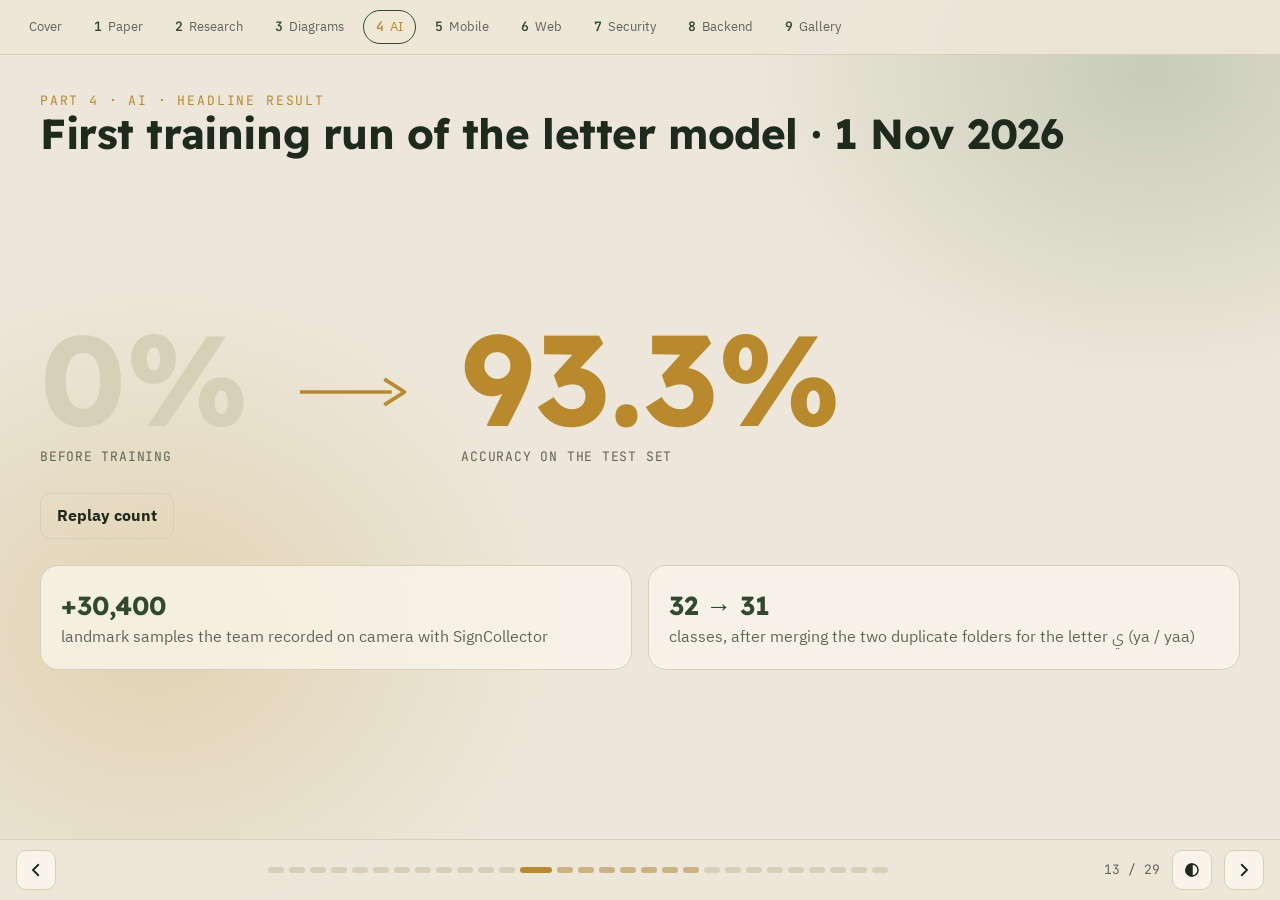
==== commit 6308d224: "Reorder deck: Paper, Research, Diagrams, AI, Mobile, Web, Security, Backend - Diagrams part keeps on" ====
--- a/ai.html
+++ b/ai.html
@@ -9,14 +9,14 @@
 <link rel="stylesheet" href="https://fonts.googleapis.com/css2?family=Readex+Pro:wght@400;500;600;700&family=IBM+Plex+Sans+Arabic:wght@400;500;600;700&family=JetBrains+Mono:wght@400;600&display=swap">
 <link rel="stylesheet" href="css/style.css">
 </head>
-<body data-part="7">
+<body data-part="4">
 <div class="deck">
   <nav class="parts" id="parts" aria-label="Parts"></nav>
   <main class="stage" id="stage">
 
-<section class="slide" data-part="7" aria-label="AI: headline result">
+<section class="slide" data-part="4" aria-label="AI: headline result">
   <div class="wrap">
-    <div><p class="eyebrow ai">Part 7 · AI · headline result</p><h2>First training run of the letter model · 1 Nov 2026</h2></div>
+    <div><p class="eyebrow ai">Part 4 · AI · headline result</p><h2>First training run of the letter model · 1 Nov 2026</h2></div>
     <div style="flex:1;display:flex;flex-direction:column;justify-content:center;gap:26px">
       <div class="big-row">
         <div><div class="bignum before">0%</div><div class="bcap">Before training</div></div>
@@ -32,9 +32,9 @@
   </div>
 </section>
 
-<section class="slide" data-part="7" aria-label="AI: dashboard">
+<section class="slide" data-part="4" aria-label="AI: dashboard">
   <div class="wrap">
-    <div class="head"><div><p class="eyebrow ai">Part 7 · AI · dashboard</p><h2>Letter model at a glance</h2></div><p class="hint">Click a tile or a chart</p></div>
+    <div class="head"><div><p class="eyebrow ai">Part 4 · AI · dashboard</p><h2>Letter model at a glance</h2></div><p class="hint">Click a tile or a chart</p></div>
     <div class="kpis" id="kpis">
       <button class="kpi hl" data-info="Best validation accuracy during training, on the 15% validation split."><div class="klabel">Validation accuracy</div><div class="kval">92.9%</div></button>
       <button class="kpi" data-info="Arabic letters after merging the two ي classes."><div class="klabel">Classes</div><div class="kval">31</div></button>
@@ -56,9 +56,9 @@
   </div>
 </section>
 
-<section class="slide" data-part="7" aria-label="AI: how it works">
+<section class="slide" data-part="4" aria-label="AI: how it works">
   <div class="wrap">
-    <div><p class="eyebrow ai">Part 7 · AI · pipeline</p><h2>From a hand on camera to a letter</h2></div>
+    <div><p class="eyebrow ai">Part 4 · AI · pipeline</p><h2>From a hand on camera to a letter</h2></div>
     <div class="pipe" id="pipe"></div>
     <div class="how-body">
       <div class="panel handbox" style="max-width:none"><svg id="hand2" viewBox="0 100 580 600" role="img" aria-label="Hand landmarks linked to the input vector"></svg><div class="lm-label" id="lmLabel2">Tap a point to see its 3 numbers</div></div>
@@ -72,9 +72,9 @@
   </div>
 </section>
 
-<section class="slide" data-part="7" aria-label="AI: architecture">
+<section class="slide" data-part="4" aria-label="AI: architecture">
   <div class="wrap">
-    <div><p class="eyebrow ai">Part 7 · AI · architecture</p><h2>A small MLP that trains on a CPU</h2></div>
+    <div><p class="eyebrow ai">Part 4 · AI · architecture</p><h2>A small MLP that trains on a CPU</h2></div>
     <div class="arch">
       <div class="panel net">
         <div class="ptl"><h3 id="layerTitle">LetterClassifierMLP</h3><button class="btn no-print" id="fwd">Run a forward pass</button></div>
@@ -95,9 +95,9 @@
   </div>
 </section>
 
-<section class="slide" data-part="7" aria-label="AI: data">
+<section class="slide" data-part="4" aria-label="AI: data">
   <div class="wrap">
-    <div><p class="eyebrow ai">Part 7 · AI · data</p><h2>Two sources across 31 letters</h2></div>
+    <div><p class="eyebrow ai">Part 4 · AI · data</p><h2>Two sources across 31 letters</h2></div>
     <div class="g2">
       <div class="panel" style="display:flex;flex-direction:column;gap:10px">
         <span class="tag warn" style="align-self:flex-start">Team samples · Supabase</span>
@@ -117,9 +117,9 @@
   </div>
 </section>
 
-<section class="slide" data-part="7" aria-label="AI: training workflow">
+<section class="slide" data-part="4" aria-label="AI: training workflow">
   <div class="wrap">
-    <div class="head"><div><p class="eyebrow ai">Part 7 · AI · workflow</p><h2>From collection to a trained model in 9 steps</h2></div>
+    <div class="head"><div><p class="eyebrow ai">Part 4 · AI · workflow</p><h2>From collection to a trained model in 9 steps</h2></div>
       <div class="stack"><span class="tag">MediaPipe</span><span class="tag">PyTorch</span><span class="tag">OpenCV</span><span class="tag">Supabase</span><span class="tag">FastAPI</span><span class="tag">Tkinter</span><span class="tag">PyInstaller</span></div></div>
     <div class="steps no-print" id="steps"></div>
     <div class="panel step-detail" id="stepDetail" aria-live="polite"></div>
@@ -127,16 +127,16 @@
   </div>
 </section>
 
-<section class="slide" data-part="7" aria-label="AI: problems and fixes">
+<section class="slide" data-part="4" aria-label="AI: problems and fixes">
   <div class="wrap">
-    <div class="head"><div><p class="eyebrow ai">Part 7 · AI · problems and fixes</p><h2>What broke and how we fixed it</h2></div><button class="btn ghost no-print" id="openAll">Show all fixes</button></div>
+    <div class="head"><div><p class="eyebrow ai">Part 4 · AI · problems and fixes</p><h2>What broke and how we fixed it</h2></div><button class="btn ghost no-print" id="openAll">Show all fixes</button></div>
     <div class="probs" id="probs"></div>
   </div>
 </section>
 
-<section class="slide" data-part="7" aria-label="AI: next steps">
+<section class="slide" data-part="4" aria-label="AI: next steps">
   <div class="wrap">
-    <div><p class="eyebrow ai">Part 7 · AI · next steps</p><h2>What we do next</h2></div>
+    <div><p class="eyebrow ai">Part 4 · AI · next steps</p><h2>What we do next</h2></div>
     <div class="g2">
       <div class="todo" id="todo">
         <div style="display:flex;justify-content:space-between;gap:12px;align-items:center"><h3>Action items</h3><span class="mono muted" id="todoCount">0 / 5</span></div>
--- a/css/style.css
+++ b/css/style.css
@@ -226,6 +226,35 @@
 td.yes{color:var(--teal);font-weight:700}
 td.no{color:var(--muted)}
 td.partial{color:var(--amber)}
+
+/* research: paper links + competitive analysis */
+.plink{font-family:var(--mono);font-size:11px;color:var(--teal);white-space:nowrap;margin-left:6px;text-decoration:none;border-bottom:1px solid currentColor}
+.plink:hover{color:var(--amber)}
+#appSources a{color:var(--teal)}
+td.gapcell{color:var(--rose)}
+.gap-them h3{color:var(--rose)}
+.gap-us{border-color:var(--teal)}
+.gap-us h3{color:var(--teal)}
+.gap-them ul,.gap-us ul{margin:10px 0 0;padding-left:18px;display:flex;flex-direction:column;gap:8px;font-size:15px}
+table.mx{min-width:900px;font-size:13px}
+table.mx th,table.mx td{text-align:center;padding:8px;vertical-align:middle}
+table.mx th:first-child,table.mx td:first-child{text-align:left;font-weight:600;min-width:230px}
+table.mx th{letter-spacing:.02em;text-transform:none;font-size:11px}
+table.mx .es{background:color-mix(in srgb,var(--teal) 14%,transparent)}
+table.mx th.es{color:var(--teal);font-weight:700}
+.mk-y{color:var(--teal);font-weight:700}
+.mk-p{color:var(--amber);font-weight:700}
+.mk-n{color:var(--muted);opacity:.55}
+.mxlegend{font-size:12px;color:var(--muted);margin-top:10px}
+.mxlegend span{margin:0 4px 0 10px}.mxlegend span:first-child{margin-left:0}
+.mxstats{margin-top:14px}
+.mxstats .panel{display:flex;flex-direction:column;gap:2px;padding:14px 18px}
+.mxstats b{font-family:var(--display);font-size:26px;color:var(--teal)}
+.reason{display:flex;flex-direction:column;gap:6px;padding:16px}
+.reason .rn{font-family:var(--mono);font-size:12px;color:var(--teal);letter-spacing:.1em}
+.reason h3{font-size:16px}
+.reason p{font-size:13px;color:var(--muted)}
+.reason.hl{border-color:var(--teal);background:color-mix(in srgb,var(--teal) 10%,var(--panel))}
 tr.us td{background:color-mix(in srgb,var(--teal) 8%,transparent)}
 tr.us td:first-child{color:var(--amber);font-weight:700}
 
